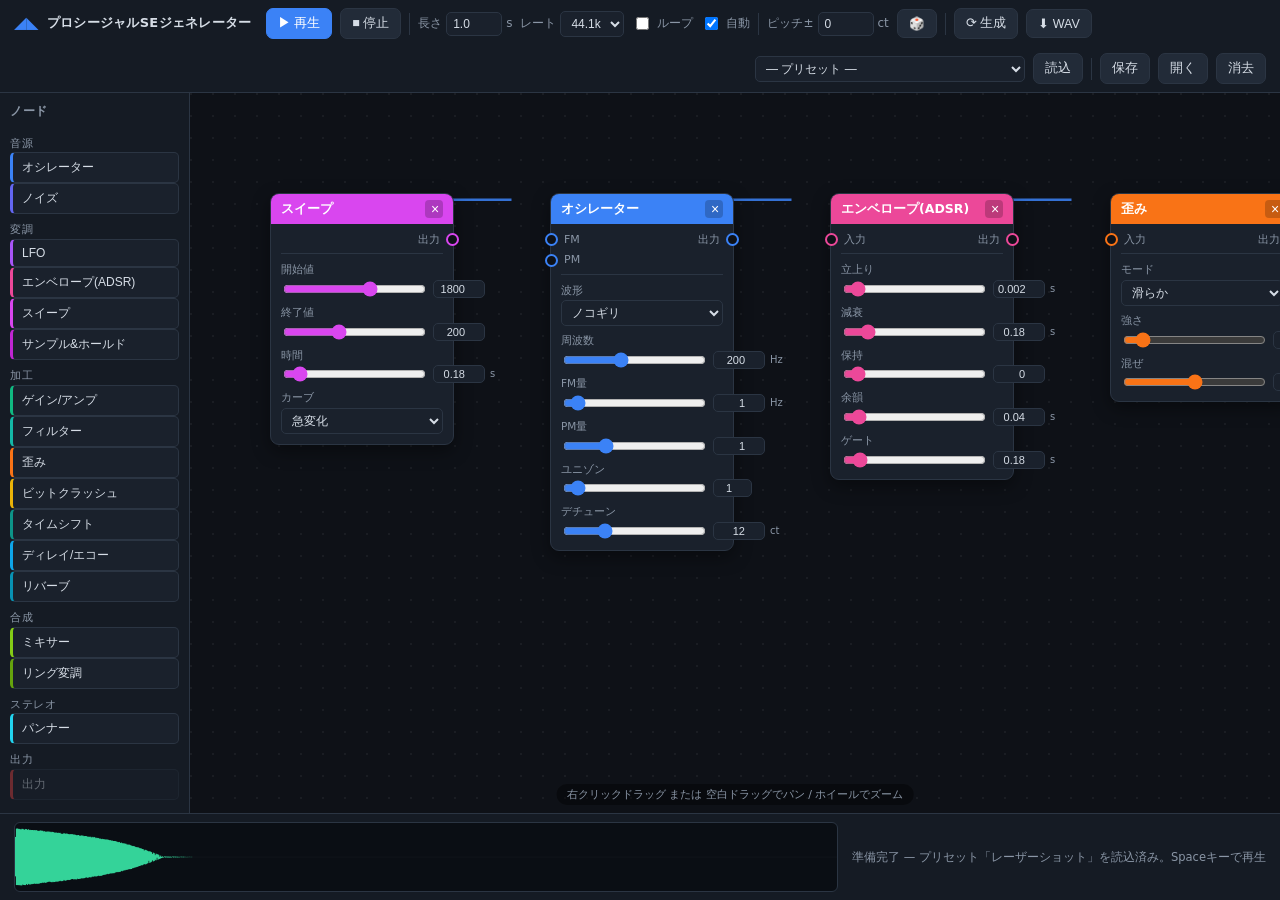
==== ProceduralSEGenerator/index.html @ ca489e1d "Replace SE generator with procedural version" ====
<!DOCTYPE html>
<html lang="ja">
<head>
<meta charset="UTF-8">
<meta name="viewport" content="width=device-width, initial-scale=1.0">
<title>プロシージャルSEジェネレーター</title>
<link rel="icon" href="data:,">
<link rel="stylesheet" href="css/style.css">
</head>
<body>
<div id="app">
  <header id="topbar">
    <div class="brand">
      <span class="logo">◢◣</span>
      <span class="title">プロシージャルSEジェネレーター</span>
    </div>
    <div class="transport">
      <button id="btn-play" class="btn primary" title="Space">▶ 再生</button>
      <button id="btn-stop" class="btn">■ 停止</button>
      <div class="sep"></div>
      <label class="field">長さ
        <input id="in-duration" type="number" min="0.05" max="10" step="0.05" value="1.0"> s
      </label>
      <label class="field">レート
        <select id="in-samplerate">
          <option value="44100">44.1k</option>
          <option value="48000">48k</option>
          <option value="22050">22k</option>
        </select>
      </label>
      <label class="field check"><input id="in-loop" type="checkbox"> ループ</label>
      <label class="field check"><input id="in-autorender" type="checkbox" checked> 自動</label>
      <div class="sep"></div>
      <label class="field">ピッチ±
        <input id="in-vary" type="number" min="0" max="200" step="1" value="0"> ct
      </label>
      <button id="btn-dice" class="btn" title="ランダムに揺らして再生">🎲</button>
      <div class="sep"></div>
      <button id="btn-render" class="btn">⟳ 生成</button>
      <button id="btn-export" class="btn">⬇ WAV</button>
    </div>
    <div class="rightbar">
      <select id="preset-select" title="プリセット">
        <option value="">— プリセット —</option>
      </select>
      <button id="btn-load-preset" class="btn">読込</button>
      <div class="sep"></div>
      <button id="btn-save" class="btn" title="グラフをJSONで保存">保存</button>
      <button id="btn-open" class="btn" title="JSONグラフを開く">開く</button>
      <button id="btn-clear" class="btn danger">消去</button>
    </div>
  </header>

  <div id="body">
    <aside id="palette">
      <div class="palette-title">ノード</div>
      <div id="palette-list"></div>
      <div class="palette-hint">クリックで追加 / ポートをドラッグで接続 / 配線クリックで削除<br>ノードに重ねて <b>Ctrl+Space</b> でその地点の音を試聴
    </aside>

    <main id="canvas-wrap">
      <div id="world">
        <svg id="wires" xmlns="http://www.w3.org/2000/svg"></svg>
        <div id="nodes"></div>
      </div>
      <div id="canvas-hint">右クリックドラッグ または 空白ドラッグでパン / ホイールでズーム</div>
    </main>
  </div>

  <footer id="bottombar">
    <canvas id="scope" width="900" height="120"></canvas>
    <div id="status">準備完了</div>
  </footer>
</div>

<input id="file-input" type="file" accept="application/json" style="display:none">

<script src="js/dsp.js"></script>
<script src="js/graph.js"></script>
<script src="js/audio.js"></script>
<script src="js/editor.js"></script>
<script src="js/presets.js"></script>
<script src="js/main.js"></script>
</body>
</html>
---- ProceduralSEGenerator/css/style.css ----
:root {
  --bg: #0e1117;
  --bg2: #151b24;
  --panel: #1a212c;
  --panel2: #222b38;
  --line: #2b3543;
  --text: #d6dde6;
  --muted: #8a96a6;
  --accent: #3b82f6;
  --green: #34d399;
  --red: #ef4444;
  --radius: 7px;
}

* { box-sizing: border-box; }
html, body { height: 100%; margin: 0; }
body {
  background: var(--bg);
  color: var(--text);
  font: 13px/1.4 "Segoe UI", system-ui, sans-serif;
  overflow: hidden;
  user-select: none;
}

#app { display: flex; flex-direction: column; height: 100vh; }

/* ---------- top bar ---------- */
#topbar {
  display: flex; align-items: center; gap: 14px;
  padding: 8px 14px;
  background: var(--bg2);
  border-bottom: 1px solid var(--line);
  flex-wrap: wrap;
}
.brand { display: flex; align-items: center; gap: 8px; font-weight: 600; }
.brand .logo { color: var(--accent); font-size: 16px; }
.brand .title { letter-spacing: .3px; }
.transport, .rightbar { display: flex; align-items: center; gap: 8px; }
.rightbar { margin-left: auto; }
.sep { width: 1px; height: 22px; background: var(--line); }

.field { display: flex; align-items: center; gap: 4px; color: var(--muted); font-size: 12px; }
.field input[type=number] { width: 56px; }
.field.check { gap: 5px; }

.btn {
  background: var(--panel2); color: var(--text);
  border: 1px solid var(--line); border-radius: var(--radius);
  padding: 6px 11px; cursor: pointer; font-size: 12.5px;
  transition: background .12s, border-color .12s;
}
.btn:hover { background: #2c3848; border-color: #3a475a; }
.btn.primary { background: var(--accent); border-color: var(--accent); color: #fff; }
.btn.primary:hover { background: #2f6fd6; }
.btn.primary.playing { background: var(--green); border-color: var(--green); color: #06231a; }
.btn.danger:hover { background: #3a1f25; border-color: var(--red); color: #ff9a9a; }

input, select {
  background: var(--panel); color: var(--text);
  border: 1px solid var(--line); border-radius: 5px;
  padding: 4px 6px; font-size: 12px; outline: none;
}
input:focus, select:focus { border-color: var(--accent); }

/* ---------- body ---------- */
#body { flex: 1; display: flex; min-height: 0; }

#palette {
  width: 190px; background: var(--bg2);
  border-right: 1px solid var(--line);
  padding: 10px; overflow-y: auto;
  display: flex; flex-direction: column; gap: 4px;
}
.palette-title { font-weight: 600; font-size: 12px; color: var(--muted); margin-bottom: 4px; text-transform: uppercase; letter-spacing: .5px; }
.palette-cat { font-size: 10.5px; color: var(--muted); text-transform: uppercase; letter-spacing: .5px; margin: 8px 0 2px; }
.palette-item {
  text-align: left; width: 100%;
  background: var(--panel); color: var(--text);
  border: 1px solid var(--line); border-left: 3px solid var(--accent);
  border-radius: 5px; padding: 6px 9px; cursor: pointer; font-size: 12px;
}
.palette-item:hover:not(:disabled) { background: var(--panel2); }
.palette-item:disabled { opacity: .4; cursor: not-allowed; }
.palette-hint { margin-top: auto; font-size: 10.5px; color: var(--muted); line-height: 1.5; padding-top: 10px; }

/* ---------- canvas ---------- */
#canvas-wrap {
  flex: 1; position: relative; overflow: hidden;
  background:
    radial-gradient(circle at 1px 1px, rgba(255,255,255,.05) 1px, transparent 0);
  background-size: 22px 22px;
  background-color: var(--bg);
  cursor: grab;
}
#canvas-wrap:active { cursor: grabbing; }
#world { position: absolute; top: 0; left: 0; transform-origin: 0 0; }
#wires { position: absolute; top: 0; left: 0; width: 6000px; height: 4000px; overflow: visible; pointer-events: none; }
.wire { fill: none; stroke: var(--accent); stroke-width: 2.5; opacity: .85; pointer-events: stroke; cursor: pointer; }
.wire:hover { opacity: 1; stroke-width: 3.5; }
.wire.temp { stroke-dasharray: 5 4; opacity: .9; pointer-events: none; }
#nodes { position: absolute; top: 0; left: 0; }

#canvas-hint {
  position: absolute; bottom: 8px; left: 50%; transform: translateX(-50%);
  font-size: 11px; color: var(--muted); background: rgba(0,0,0,.4);
  padding: 3px 10px; border-radius: 10px; pointer-events: none;
}

/* ---------- node ---------- */
.node {
  position: absolute; width: 184px;
  background: var(--panel); border: 1px solid var(--line);
  border-radius: 9px; box-shadow: 0 6px 18px rgba(0,0,0,.4);
  --accent: #3b82f6;
}
.node.selected { border-color: var(--accent); box-shadow: 0 0 0 2px color-mix(in srgb, var(--accent) 45%, transparent), 0 6px 18px rgba(0,0,0,.5); }
.node:hover { border-color: color-mix(in srgb, var(--accent) 60%, var(--line)); }
.node.auditioning {
  border-color: var(--green);
  box-shadow: 0 0 0 2px color-mix(in srgb, var(--green) 55%, transparent), 0 0 22px color-mix(in srgb, var(--green) 50%, transparent), 0 6px 18px rgba(0,0,0,.5);
}
.node.dragging { opacity: .92; }
.node-header {
  display: flex; align-items: center; justify-content: space-between;
  background: var(--accent); color: #fff;
  padding: 6px 10px; border-radius: 8px 8px 0 0; cursor: move;
  font-weight: 600; font-size: 12.5px;
}
.node-del {
  background: rgba(0,0,0,.2); border: none; color: #fff;
  width: 18px; height: 18px; border-radius: 4px; cursor: pointer; line-height: 1; font-size: 14px;
}
.node-del:hover { background: rgba(0,0,0,.45); }
.node-body { padding: 8px 10px 10px; }

.port-row { display: flex; justify-content: space-between; gap: 8px; margin-bottom: 6px; }
.ports { display: flex; flex-direction: column; gap: 5px; }
.ports.out { align-items: flex-end; }
.port { display: flex; align-items: center; gap: 6px; }
.port-dot {
  width: 13px; height: 13px; border-radius: 50%;
  background: var(--bg); border: 2px solid var(--accent);
  cursor: crosshair; flex: 0 0 auto; margin-left: -16px;
}
.port.out .port-dot { margin-left: 0; margin-right: -16px; }
.port-dot:hover, .port-dot.port-hover { background: var(--accent); transform: scale(1.25); }
.port-label { font-size: 11px; color: var(--muted); }

/* params */
.params { display: flex; flex-direction: column; gap: 7px; border-top: 1px solid var(--line); padding-top: 8px; }
.param { display: flex; flex-direction: column; gap: 3px; }
.param-label { font-size: 10.5px; color: var(--muted); }
.param-label.inline { display: inline; }
.param-num { display: flex; align-items: center; gap: 5px; }
.param-num input[type=range] { flex: 1; height: 4px; accent-color: var(--accent); cursor: pointer; }
.param-val { width: 52px; padding: 2px 4px; font-size: 11px; text-align: right; }
.param-unit { font-size: 10px; color: var(--muted); width: 18px; }
.param-toggle { accent-color: var(--accent); cursor: pointer; }
select { cursor: pointer; }

/* ---------- bottom ---------- */
#bottombar {
  display: flex; align-items: center; gap: 14px;
  background: var(--bg2); border-top: 1px solid var(--line);
  padding: 8px 14px;
}
#scope { width: 100%; max-width: 900px; height: 70px; background: #0a0e14; border: 1px solid var(--line); border-radius: 6px; flex: 1; }
#status { font-size: 11.5px; color: var(--muted); white-space: nowrap; min-width: 180px; }
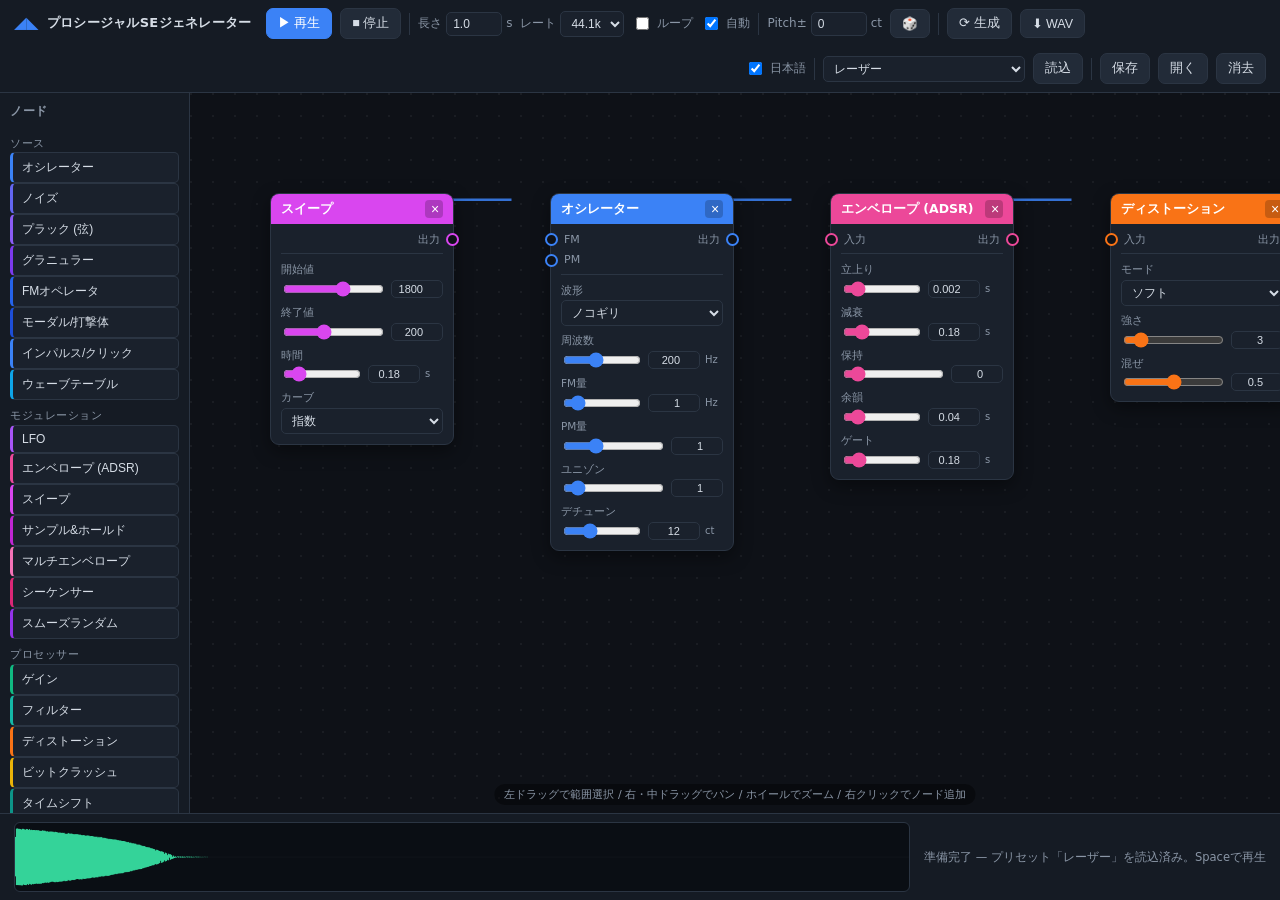
==== commit b0d31860: "Localize updated SE generator and remake wood footsteps" ====
--- a/ProceduralSEGenerator/index.html
+++ b/ProceduralSEGenerator/index.html
@@ -31,7 +31,7 @@
       <label class="field check"><input id="in-loop" type="checkbox"> ループ</label>
       <label class="field check"><input id="in-autorender" type="checkbox" checked> 自動</label>
       <div class="sep"></div>
-      <label class="field">ピッチ±
+      <label class="field">Pitch±
         <input id="in-vary" type="number" min="0" max="200" step="1" value="0"> ct
       </label>
       <button id="btn-dice" class="btn" title="ランダムに揺らして再生">🎲</button>
@@ -40,13 +40,15 @@
       <button id="btn-export" class="btn">⬇ WAV</button>
     </div>
     <div class="rightbar">
+      <label class="field check" title="ノード名・パラメータ名を日本語表示"><input id="in-lang" type="checkbox" checked> 日本語</label>
+      <div class="sep"></div>
       <select id="preset-select" title="プリセット">
         <option value="">— プリセット —</option>
       </select>
       <button id="btn-load-preset" class="btn">読込</button>
       <div class="sep"></div>
-      <button id="btn-save" class="btn" title="グラフをJSONで保存">保存</button>
-      <button id="btn-open" class="btn" title="JSONグラフを開く">開く</button>
+      <button id="btn-save" class="btn" title="グラフをJSONファイルで保存">保存</button>
+      <button id="btn-open" class="btn" title="JSONファイルからグラフを開く">開く</button>
       <button id="btn-clear" class="btn danger">消去</button>
     </div>
   </header>
@@ -56,6 +58,7 @@
       <div class="palette-title">ノード</div>
       <div id="palette-list"></div>
       <div class="palette-hint">クリックで追加 / ポートをドラッグで接続 / 配線クリックで削除<br>ノードに重ねて <b>Ctrl+Space</b> でその地点の音を試聴
+      </div>
     </aside>
 
     <main id="canvas-wrap">
@@ -63,7 +66,7 @@
         <svg id="wires" xmlns="http://www.w3.org/2000/svg"></svg>
         <div id="nodes"></div>
       </div>
-      <div id="canvas-hint">右クリックドラッグ または 空白ドラッグでパン / ホイールでズーム</div>
+      <div id="canvas-hint">左ドラッグで範囲選択 / 右・中ドラッグでパン / ホイールでズーム / 右クリックでノード追加</div>
     </main>
   </div>
 
--- a/ProceduralSEGenerator/css/style.css
+++ b/ProceduralSEGenerator/css/style.css
@@ -100,6 +100,12 @@
 .wire.temp { stroke-dasharray: 5 4; opacity: .9; pointer-events: none; }
 #nodes { position: absolute; top: 0; left: 0; }
 
+.sel-rect {
+  position: absolute; z-index: 60; pointer-events: none; border-radius: 2px;
+  border: 1px solid var(--accent);
+  background: color-mix(in srgb, var(--accent) 16%, transparent);
+}
+
 #canvas-hint {
   position: absolute; bottom: 8px; left: 50%; transform: translateX(-50%);
   font-size: 11px; color: var(--muted); background: rgba(0,0,0,.4);
@@ -151,11 +157,70 @@
 .param { display: flex; flex-direction: column; gap: 3px; }
 .param-label { font-size: 10.5px; color: var(--muted); }
 .param-label.inline { display: inline; }
-.param-num { display: flex; align-items: center; gap: 5px; }
-.param-num input[type=range] { flex: 1; height: 4px; accent-color: var(--accent); cursor: pointer; }
+.param-num { display: flex; align-items: center; gap: 5px; min-width: 0; }
+.param-num input[type=range] { flex: 1; min-width: 0; height: 4px; accent-color: var(--accent); cursor: pointer; }
 .param-val { width: 52px; padding: 2px 4px; font-size: 11px; text-align: right; }
 .param-unit { font-size: 10px; color: var(--muted); width: 18px; }
 .param-toggle { accent-color: var(--accent); cursor: pointer; }
+.param-text { width: 100%; font-size: 11px; font-family: ui-monospace, "Consolas", monospace; }
+.param-textarea { width: 100%; font-size: 12px; line-height: 1.45; resize: vertical; min-height: 34px; background: transparent; border: none; color: #3a2f08; padding: 2px; font-family: inherit; }
+.param-textarea:focus { outline: 1px solid rgba(0,0,0,.25); border-radius: 3px; }
+
+/* ---------- note node (sticky comment) ---------- */
+.node.note-node {
+  width: 200px;
+  background: #fde68a;
+  border-color: #d4a72c;
+  box-shadow: 0 4px 12px rgba(0,0,0,.45);
+}
+.note-node .node-header { background: #f0c33c; color: #4a3a07; }
+.note-node .node-del { color: #4a3a07; }
+.note-node .node-body { padding: 6px 8px 8px; }
+.node-link {
+  background: rgba(0,0,0,.12); border: none; color: #4a3a07;
+  width: 18px; height: 18px; border-radius: 4px; cursor: pointer; line-height: 1; font-size: 12px; margin-right: 3px;
+}
+.node-link:hover { background: rgba(0,0,0,.3); }
+.node.attach-target { box-shadow: 0 0 0 2px var(--accent), 0 0 18px color-mix(in srgb, var(--accent) 60%, transparent); }
+
+/* ---------- tooltips (palette + params) ---------- */
+#palette-tip, .ui-tip {
+  position: fixed; z-index: 1000; display: none;
+  max-width: 230px; background: #0b1220; color: var(--text);
+  border: 1px solid var(--line); border-radius: 7px;
+  padding: 8px 10px; box-shadow: 0 8px 24px rgba(0,0,0,.5);
+  pointer-events: none; font-size: 11.5px; line-height: 1.5;
+}
+#palette-tip b, .ui-tip b { display: block; margin-bottom: 3px; color: #fff; }
+#palette-tip span, .ui-tip span { color: var(--muted); }
+
+/* ---------- right-click context menu ---------- */
+.ctx-menu {
+  position: fixed; z-index: 1100;
+  background: var(--panel); border: 1px solid var(--line); border-radius: 8px;
+  padding: 4px; box-shadow: 0 10px 28px rgba(0,0,0,.55);
+  min-width: 150px; font-size: 12.5px; user-select: none;
+}
+.ctx-cat {
+  position: relative; display: flex; align-items: center; justify-content: space-between;
+  gap: 14px; padding: 6px 10px; border-radius: 5px; cursor: default;
+}
+.ctx-cat:hover { background: var(--panel2); }
+.ctx-arrow { color: var(--muted); font-size: 10px; }
+.ctx-sub {
+  display: none; position: absolute; left: 100%; top: -5px; margin-left: 3px;
+  background: var(--panel); border: 1px solid var(--line); border-radius: 8px;
+  padding: 4px; box-shadow: 0 10px 28px rgba(0,0,0,.55);
+  min-width: 160px; max-height: 72vh; overflow-y: auto;
+}
+.ctx-cat:hover > .ctx-sub { display: block; }
+.ctx-menu.flip .ctx-sub { left: auto; right: 100%; margin-left: 0; margin-right: 3px; }
+.ctx-node {
+  padding: 5px 10px; border-left: 3px solid var(--accent); border-radius: 4px;
+  cursor: pointer; white-space: nowrap;
+}
+.ctx-node:hover { background: var(--panel2); }
+.ctx-node.disabled { opacity: .4; cursor: not-allowed; }
 select { cursor: pointer; }
 
 /* ---------- bottom ---------- */
@@ -165,4 +230,8 @@
   padding: 8px 14px;
 }
 #scope { width: 100%; max-width: 900px; height: 70px; background: #0a0e14; border: 1px solid var(--line); border-radius: 6px; flex: 1; }
-#status { font-size: 11.5px; color: var(--muted); white-space: nowrap; min-width: 180px; }
+#status {
+  font-size: 11.5px; color: var(--muted); white-space: nowrap;
+  min-width: 180px; max-width: min(45vw, 520px);
+  overflow: hidden; text-overflow: ellipsis;
+}
